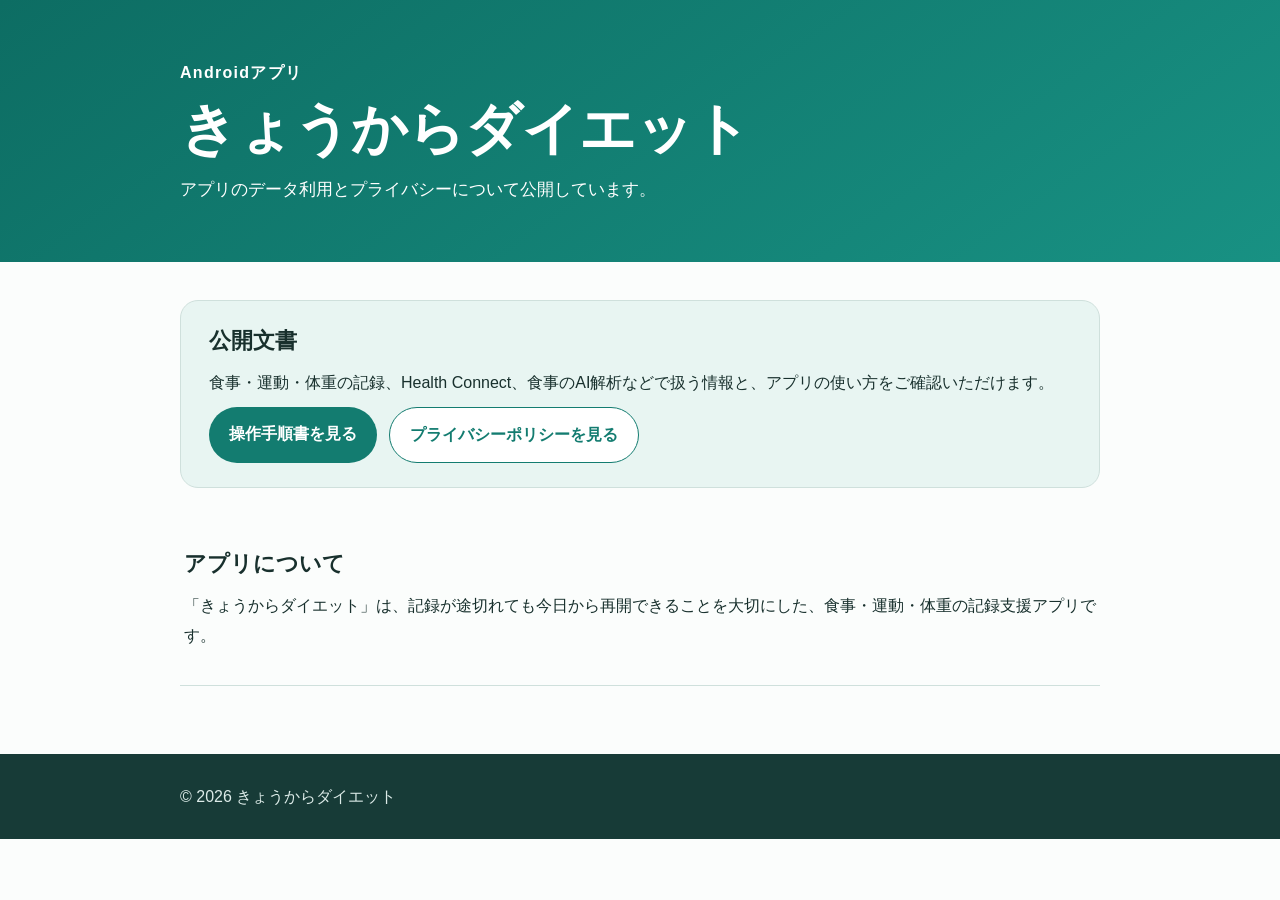
==== index.html @ ee0ae650 "Publish privacy policy and operation guide" ====
<!doctype html>
<html lang="ja">
<head>
  <meta charset="utf-8">
  <meta name="viewport" content="width=device-width, initial-scale=1">
  <meta name="description" content="Androidアプリ『きょうからダイエット』の公開文書">
  <meta name="theme-color" content="#137c70">
  <title>きょうからダイエット｜公開文書</title>
  <link rel="stylesheet" href="styles.css">
</head>
<body>
  <header class="hero"><div class="wrap"><p class="eyebrow">Androidアプリ</p><h1>きょうからダイエット</h1><p class="lead">アプリのデータ利用とプライバシーについて公開しています。</p></div></header>
  <main class="wrap policy">
    <section class="summary"><h2>公開文書</h2><p>食事・運動・体重の記録、Health Connect、食事のAI解析などで扱う情報と、アプリの使い方をご確認いただけます。</p><div class="actions"><a class="button" href="guide/">操作手順書を見る</a><a class="button secondary" href="privacy-policy/">プライバシーポリシーを見る</a></div></section>
    <section><h2>アプリについて</h2><p>「きょうからダイエット」は、記録が途切れても今日から再開できることを大切にした、食事・運動・体重の記録支援アプリです。</p></section>
  </main>
  <footer><div class="wrap">© 2026 きょうからダイエット</div></footer>
</body>
</html>
---- styles.css ----
:root{color-scheme:light;--ink:#18302d;--muted:#526663;--brand:#137c70;--pale:#e8f5f2;--line:#cfe0dc;--paper:#fbfdfc}*{box-sizing:border-box}html{scroll-behavior:smooth}body{margin:0;background:var(--paper);color:var(--ink);font-family:-apple-system,BlinkMacSystemFont,"Segoe UI","Noto Sans JP",sans-serif;line-height:1.85}.wrap{width:min(920px,calc(100% - 40px));margin:auto}.hero{padding:58px 0 46px;background:linear-gradient(145deg,#0d6d63,#189183);color:#fff}.eyebrow{margin:0 0 6px;font-weight:700;letter-spacing:.08em}.hero h1{margin:0;font-size:clamp(2rem,6vw,3.5rem);line-height:1.25}.lead{max-width:680px;font-size:1.08rem}.dates{display:flex;gap:28px;flex-wrap:wrap;margin:24px 0 0}.dates div{display:flex;gap:8px}.dates dt{opacity:.8}.dates dd{margin:0;font-weight:700}.policy{padding:38px 0 68px}.summary{padding:24px 28px;margin-bottom:36px;background:var(--pale);border:1px solid var(--line);border-radius:18px}.summary h2{margin-top:0}.summary li+li{margin-top:6px}section{padding:24px 4px;border-bottom:1px solid var(--line)}h2{margin:0 0 12px;font-size:1.35rem;line-height:1.45}h3{margin:20px 0 6px;font-size:1.08rem}p{margin:10px 0}li+li{margin-top:4px}a{color:#086b60;text-underline-offset:3px}.actions{display:flex;gap:12px;flex-wrap:wrap}.button{display:inline-block;padding:12px 20px;border-radius:999px;background:var(--brand);color:#fff;text-decoration:none;font-weight:700}.button.secondary{background:#fff;color:var(--brand);border:1px solid var(--brand)}.toc{columns:2;column-gap:36px}.toc li{break-inside:avoid}.step{margin:14px 0;padding:16px 18px;background:#fff;border-left:5px solid var(--brand);border-radius:0 12px 12px 0}.note{padding:14px 18px;background:#fff7df;border:1px solid #ecd79a;border-radius:12px}.contact{border:0;background:#fff;border-radius:18px;padding:24px 28px;margin-top:32px;box-shadow:0 8px 30px rgba(18,74,67,.08)}footer{padding:28px 0;background:#173b37;color:#dcebe8}@media(max-width:560px){.wrap{width:min(100% - 28px,920px)}.hero{padding:40px 0 34px}.policy{padding-top:24px}.summary,.contact{padding:20px}section{padding-block:20px}ul{padding-left:1.35rem}.toc{columns:1}}
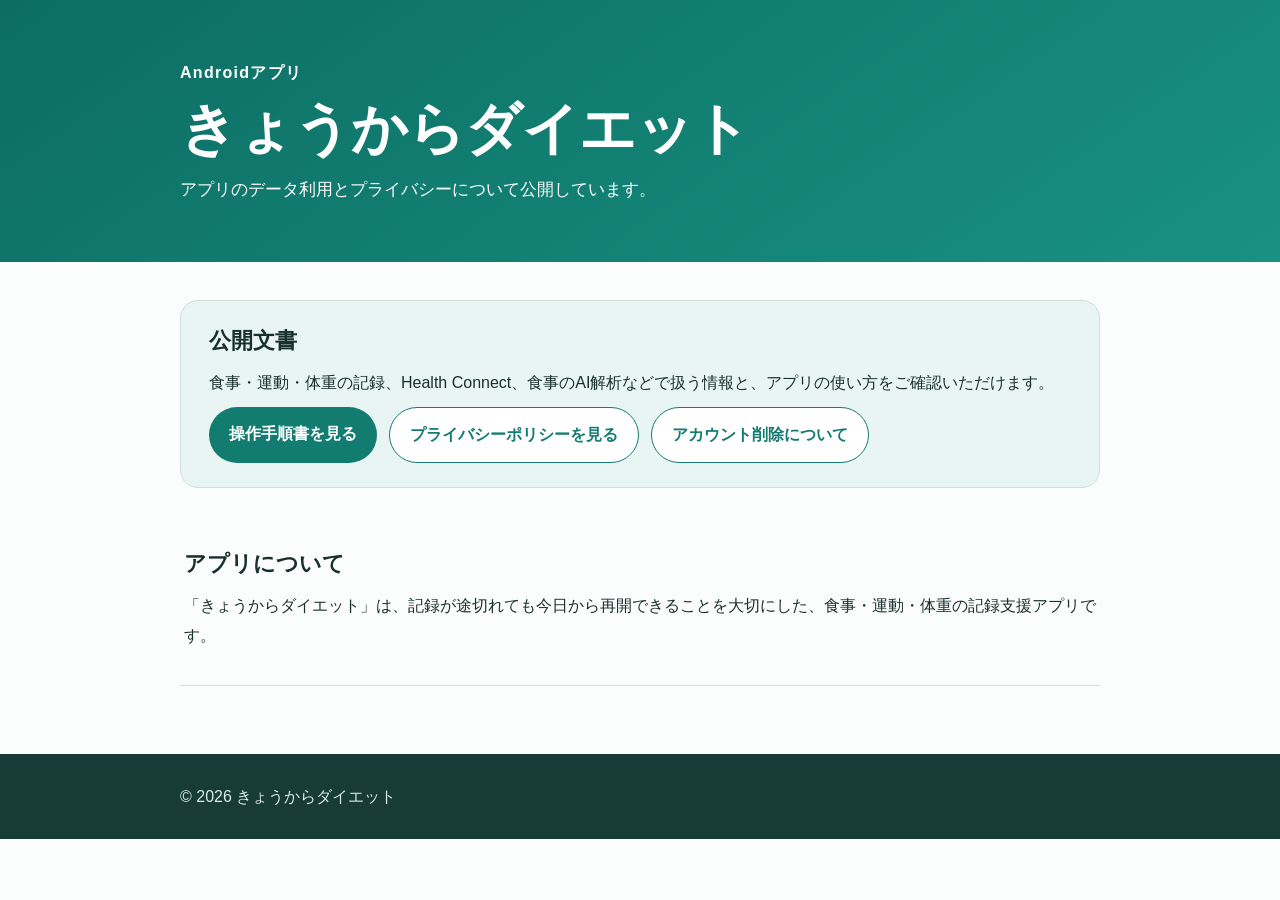
==== commit d2840710: "Add account deletion page" ====
--- a/index.html
+++ b/index.html
@@ -11,7 +11,7 @@
 <body>
   <header class="hero"><div class="wrap"><p class="eyebrow">Androidアプリ</p><h1>きょうからダイエット</h1><p class="lead">アプリのデータ利用とプライバシーについて公開しています。</p></div></header>
   <main class="wrap policy">
-    <section class="summary"><h2>公開文書</h2><p>食事・運動・体重の記録、Health Connect、食事のAI解析などで扱う情報と、アプリの使い方をご確認いただけます。</p><div class="actions"><a class="button" href="guide/">操作手順書を見る</a><a class="button secondary" href="privacy-policy/">プライバシーポリシーを見る</a></div></section>
+    <section class="summary"><h2>公開文書</h2><p>食事・運動・体重の記録、Health Connect、食事のAI解析などで扱う情報と、アプリの使い方をご確認いただけます。</p><div class="actions"><a class="button" href="guide/">操作手順書を見る</a><a class="button secondary" href="privacy-policy/">プライバシーポリシーを見る</a><a class="button secondary" href="account-deletion/">アカウント削除について</a></div></section>
     <section><h2>アプリについて</h2><p>「きょうからダイエット」は、記録が途切れても今日から再開できることを大切にした、食事・運動・体重の記録支援アプリです。</p></section>
   </main>
   <footer><div class="wrap">© 2026 きょうからダイエット</div></footer>
